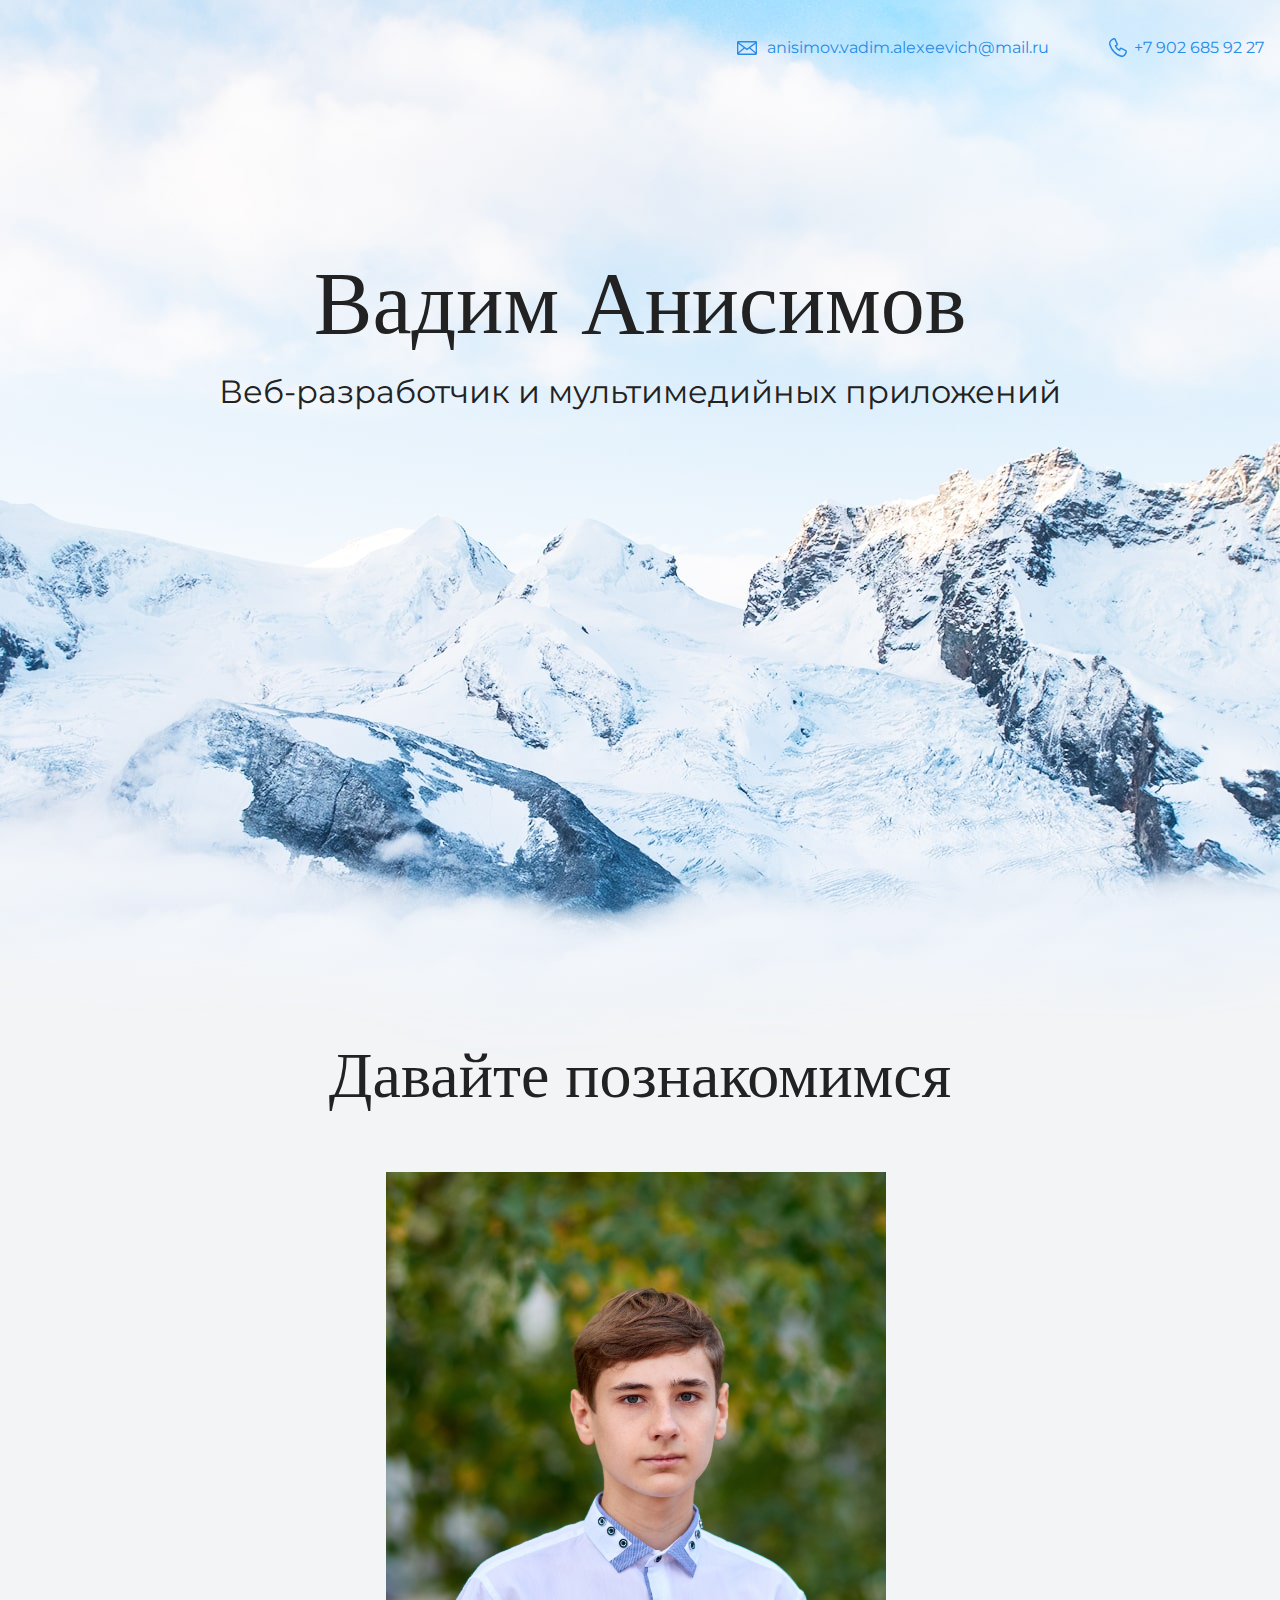
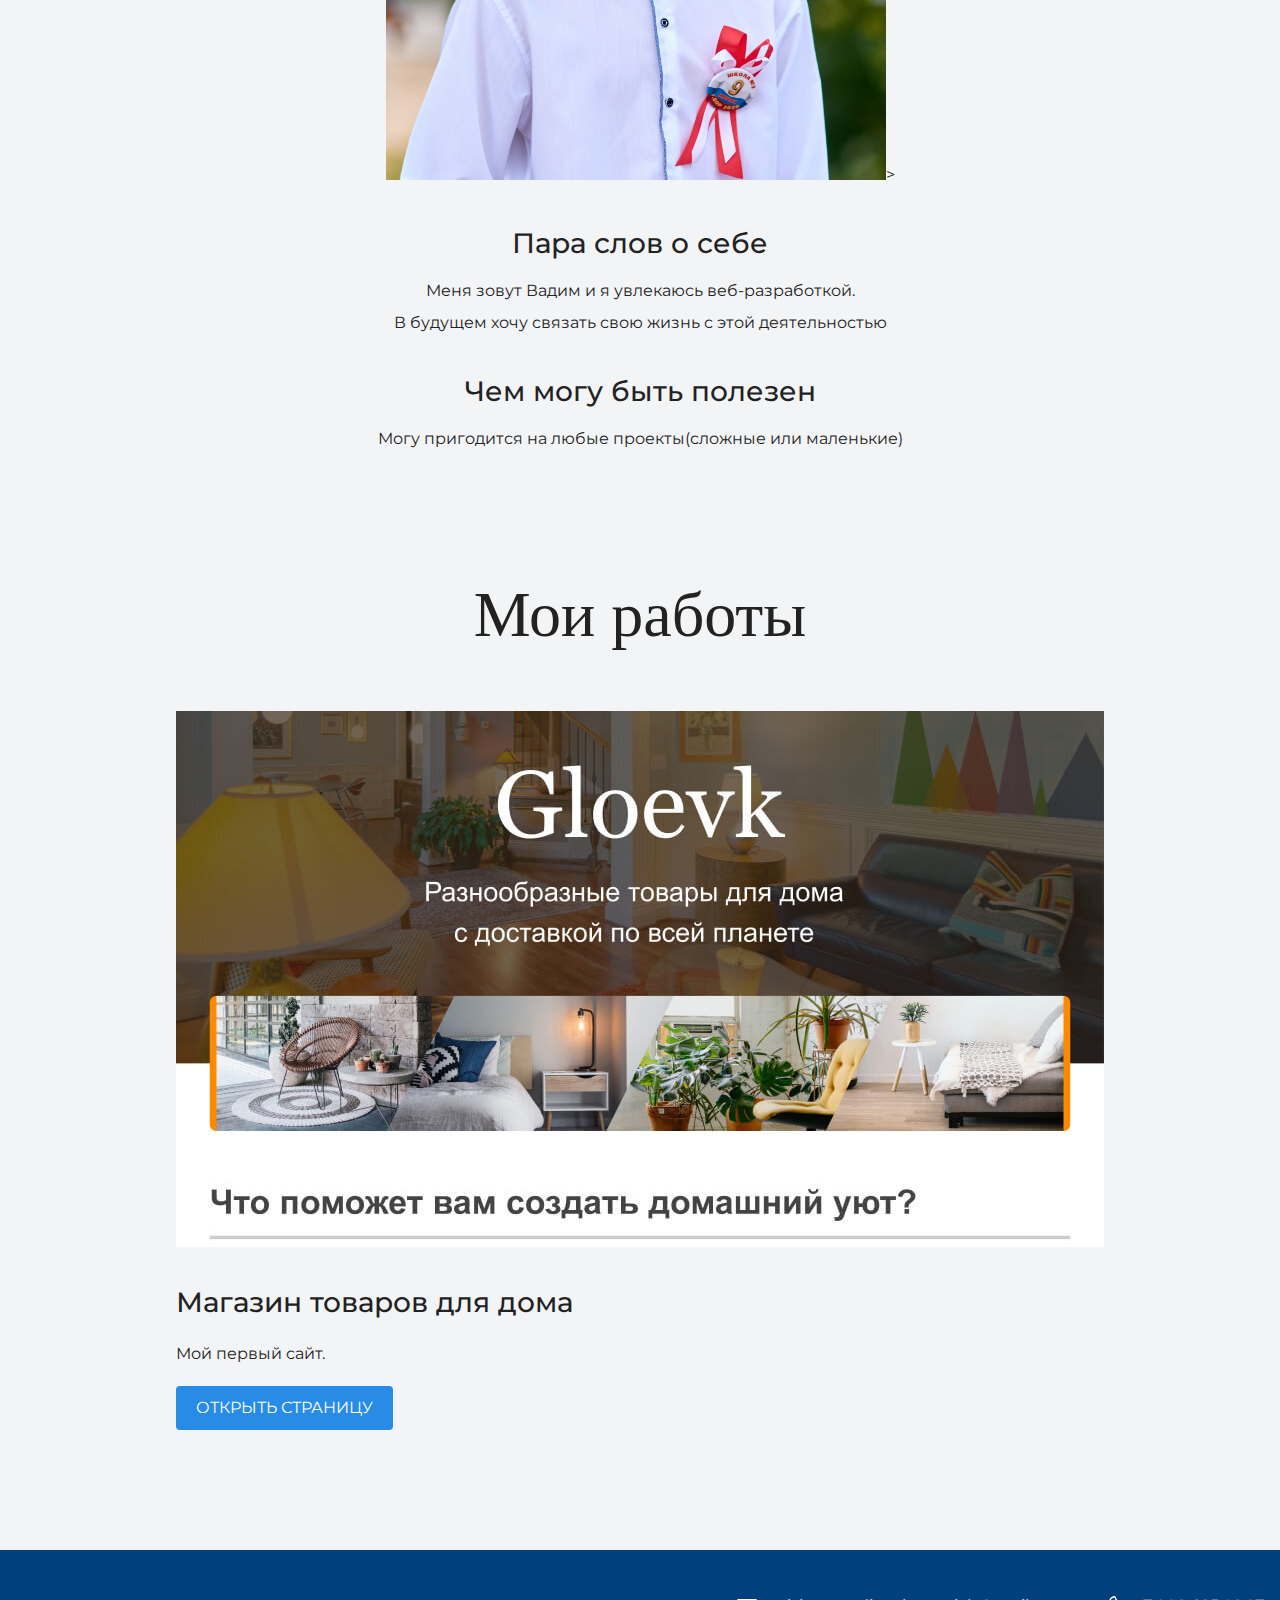
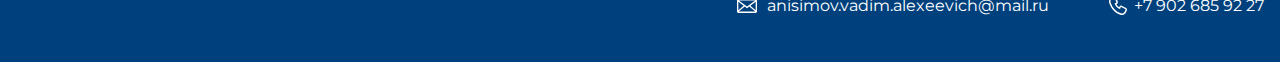
==== index.html @ 9a68ddbb "Add files via upload" ====
<!DOCTYPE html>
<html lang="ru">
  <head>
    <meta charset="UTF-8">
    <link rel="stylesheet" href="style.css">
    <title>Портфолио VEB-разработчика и мультимедийных приложений</title>
    <link href="https://fonts.googleapis.com/css?family=Montserrat:400,500,700|Old+Standard+TT&display=swap&subset=cyrillic" rel="stylesheet">
  </head>

  <body>
    
    <header class="page-header">
      <div class="container">
      <a class="header-email"
      href="mailto:anisimov.vadim.alexeevich@mail.ru">anisimov.vadim.alexeevich@mail.ru</a>
       <a class="header-phone" href="tel:+79026859227">+7 902 685 92 27</a>
    </header>
  </div>
  <div class="container">
    <section class="hero-image">
      <h1 class="heading">Вадим Анисимов</h1>
      <p>Веб-разработчик и мультимедийных приложений</p>
    </section>
       
    <section class="intro">
      <h2 class="subheading">Давайте познакомимся</h2>
      <figure class="user-image">
      <img src="img/avatarka.jpg" width="500" alt="Фотография Вадима">>
    </figure>
      <h3>Пара слов о себе</h3>
      <p>Меня зовут Вадим и я увлекаюсь веб-разработкой. <br>В будущем хочу связать свою жизнь с этой деятельностью</p>
      <h3>Чем могу быть полезен</h3>
      <p>Могу пригодится на любые проекты(сложные или маленькие)</p>
    </section>
    </div>
    <div class="container-1"> 
    <section class="portfolio">
      <h2 class="subheading">Мои работы</h2>
      <figure class="project-image">
      <img src="img/project.jpg" width="928" height="536" alt="Cайт магазина товаров для дома">
    </figure>
      <h3>Магазин товаров для дома</h3>
      <p>Мой первый сайт.</p>
      <a class="button" href="source/project/index.html">Открыть страницу</a>
    </section>
  </div>
    <footer class="page-footer">
      <div class="container">
      <a class="footer-email" href="mailto:anisimov.vadim.alexeevich@mail.ru">anisimov.vadim.alexeevich@mail.ru</a>
      <a class="footer-phone" href="tel:+79026859227">+7 902 685 92 27</a>
    </div>
    </footer>
  </body>
</html>
---- style.css ----
body {
  margin: 0;
  min-width: 960px;
  font-family: "Montserrat", "Helvetica", "Arial", sans-serif;
  font-size: 16px;
  line-height: 32px;
  color: #222222;
  background-color: #f2f4f6;
  background-image: url("img/hero-bg.jpg");
  background-repeat: no-repeat;
  background-position: top center;
}

.container {
  max-width: 928px;
  margin: 0 auto;
  padding: 0 16px;
  text-align: center;
}
.container-1{
  max-width: 928px;
  margin: 0 auto;
  padding: 0 16px;
} 

.page-header {
  margin: 0 0 160px;
  padding: 32px 0 32px;
}

.page-header .container,
.page-footer .container {
  max-width: 1408px;
  text-align: right;
}

.page-header a {
  margin-left: 56px;
  color: #288be6;
  text-decoration: none;
  background-repeat: no-repeat;
  background-position: left;
}

.header-email {
  padding-left: 30px;
  background-image: url("img/icon-email-header.svg");
}

.header-phone {
  padding-left: 25px;
  background-image: url("img/icon-phone-header.svg");
}

.hero-image {
  margin-bottom: 620px;
}

.hero-image .container {
  max-width: 1408px;
  text-align: center;
}

.heading {
  margin: 0 0 16px;
  font-family: "Old Standard TT", "Times", "Times New Roman", serif;
  font-size: 88px;
  line-height: 96px;
  font-weight: 400;
}

.hero-image p {
  margin: 0;
  font-size: 32px;
  line-height: 48px;
}

.intro {
  margin: 0 0 120px;
}

.subheading {
  margin: 0 0 56px;
  font-family: "Old Standard TT", "Times", "Times New Roman", serif;
  font-size: 64px;
  line-height: 80px;
  font-weight: 400;
  text-align: center;
}

.user-image {
  margin: 0 0 32px;
  text-align: center;
}

.intro h3,
.portfolio h3 {
  margin: 0 0 12px;
  font-size: 28px;
  line-height: 40px;
  font-weight: 500;
}

.intro p {
  margin: 0 0 32px;
}

.skills-list {
  margin: 0;
  padding: 0;
}

.skills-list dt {
  padding-left: 32px;
  background-repeat: no-repeat;
  background-position: left;
}

.skill-html {
  background-image: url("img/icon-html.svg");
}

.skill-css {
  background-image: url("img/icon-css.svg");
}

.level {
  margin: 4px 0 16px;
  padding: 0;
  height: 14px;
  font-size: 0;
  background-color: #ffffff;
  border: 1px solid #86c3fa;
  border-radius: 8px;
}

.level div {
  margin: 1px;
  height: 12px;
  background-color: #288be6;
  border-radius: 6px;
}

.portfolio {
  margin: 0 0 120px;
}

.projects {
  margin: 0;
  padding: 0;
  list-style: none;
}

.projects li {
  margin: 0 0 80px;
}

.project-image {
  margin: 0 0 24px;
  text-align: center;
}

.projects p {
  margin: 0 0 24px;
}

.button {
  padding: 6px 20px;
  display: inline-block;
  vertical-align: baseline;
  text-decoration: none;
  text-transform: uppercase;
  border-radius: 4px;
  background-color: #288be6;
  color: #ffffff;
}

.page-footer {
  padding: 40px 0;
  background-color: #00417d;
  color: #ffffff;
}

.page-footer a {
  margin-left: 56px;
  color: inherit;
  text-decoration: none;
  background-repeat: no-repeat;
  background-position: left;
}

.footer-email {
  padding-left: 30px;
  background-image: url("img/icon-email-footer.svg");
}

.footer-phone {
  padding-left: 25px;
  background-image: url("img/icon-phone-footer.svg");
}
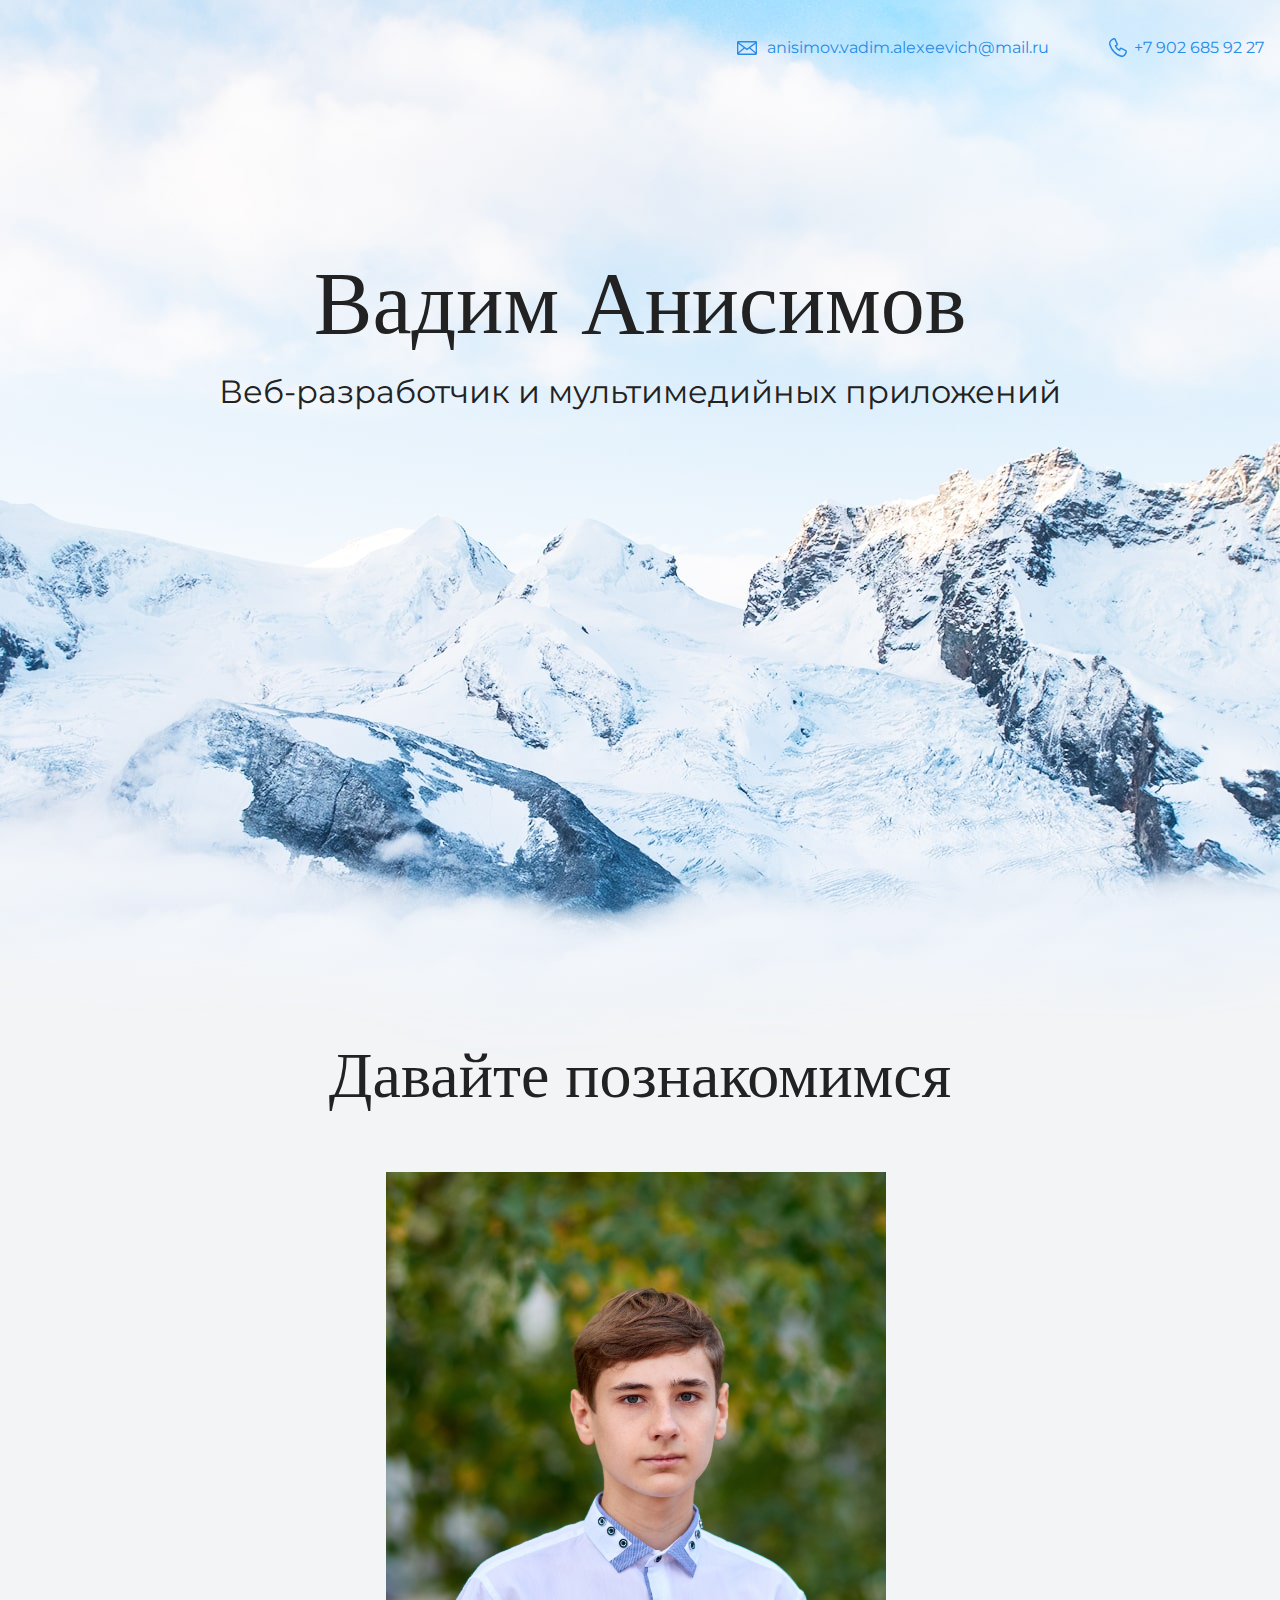
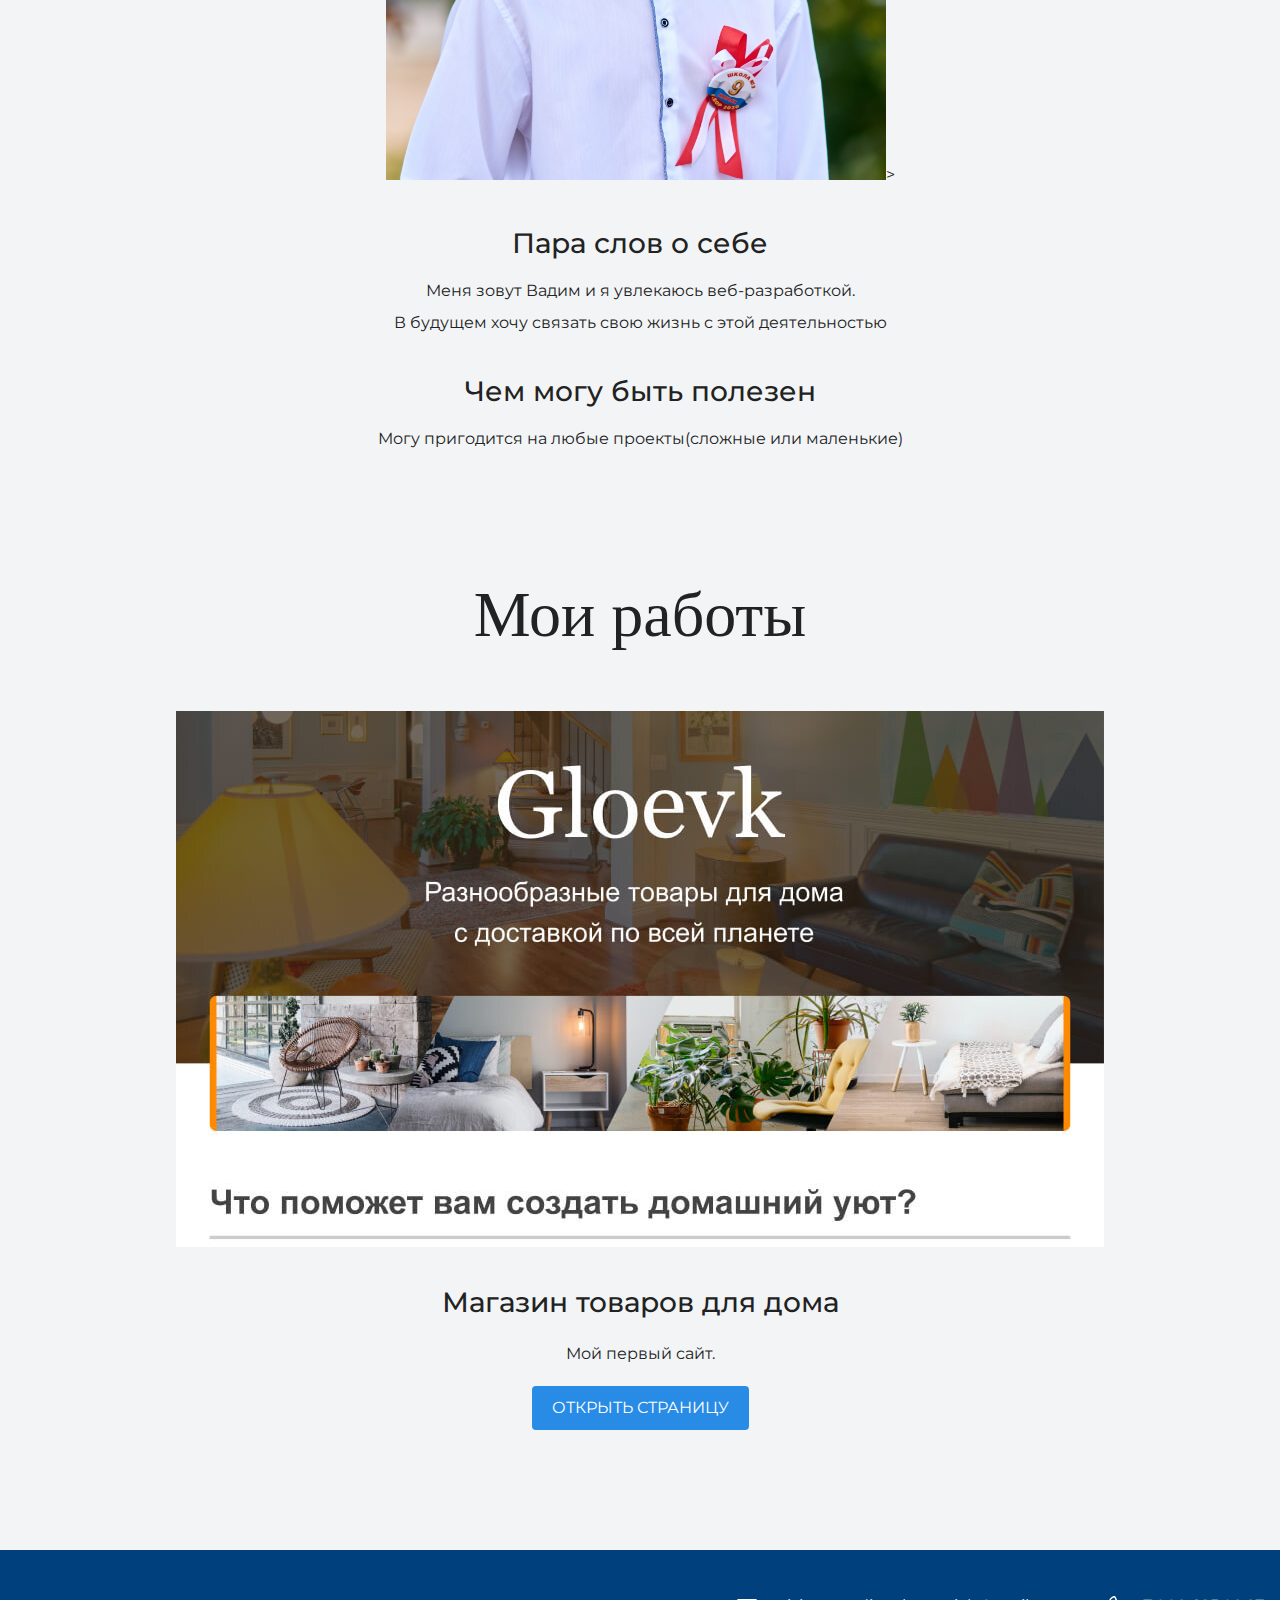
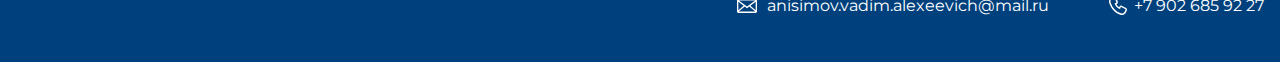
==== commit 61b23f23: "Add files via upload" ====
--- a/index.html
+++ b/index.html
@@ -32,8 +32,8 @@
       <h3>Чем могу быть полезен</h3>
       <p>Могу пригодится на любые проекты(сложные или маленькие)</p>
     </section>
-    </div>
-    <div class="container-1"> 
+   
+     
     <section class="portfolio">
       <h2 class="subheading">Мои работы</h2>
       <figure class="project-image">
